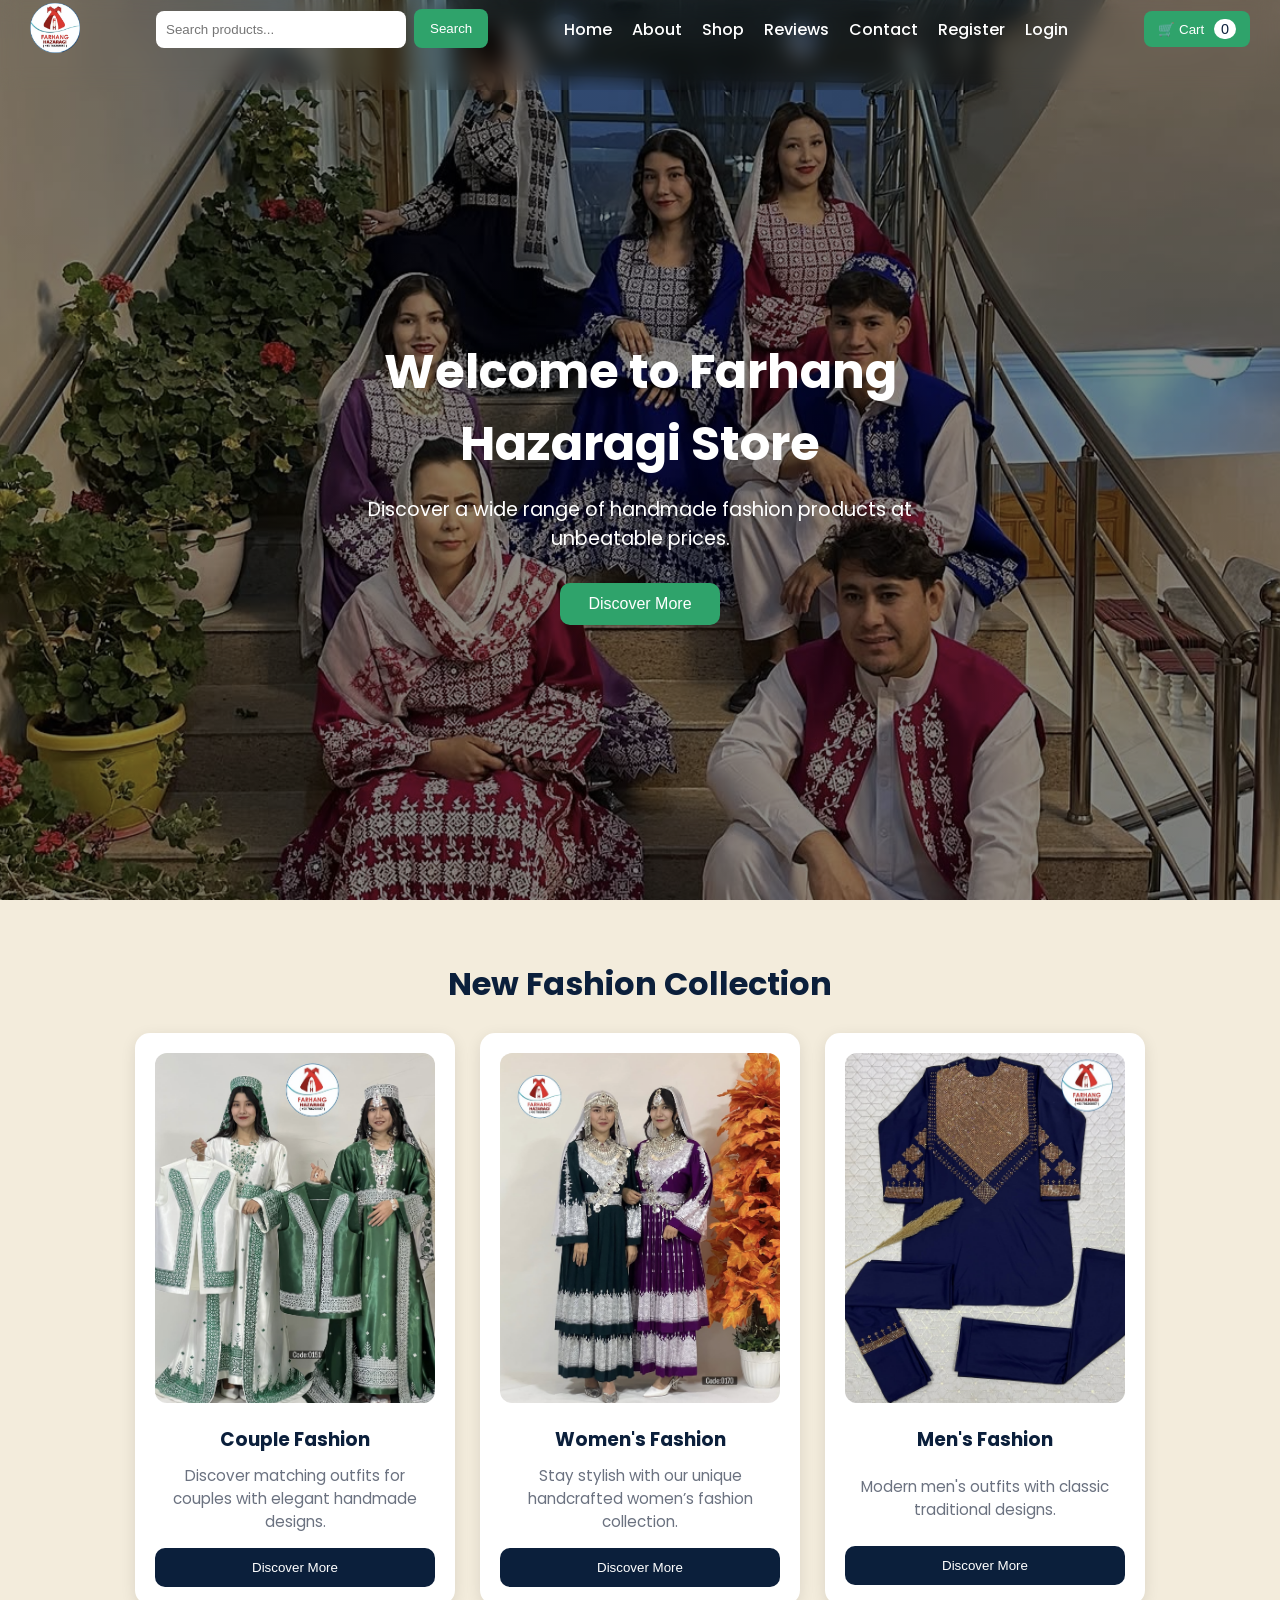
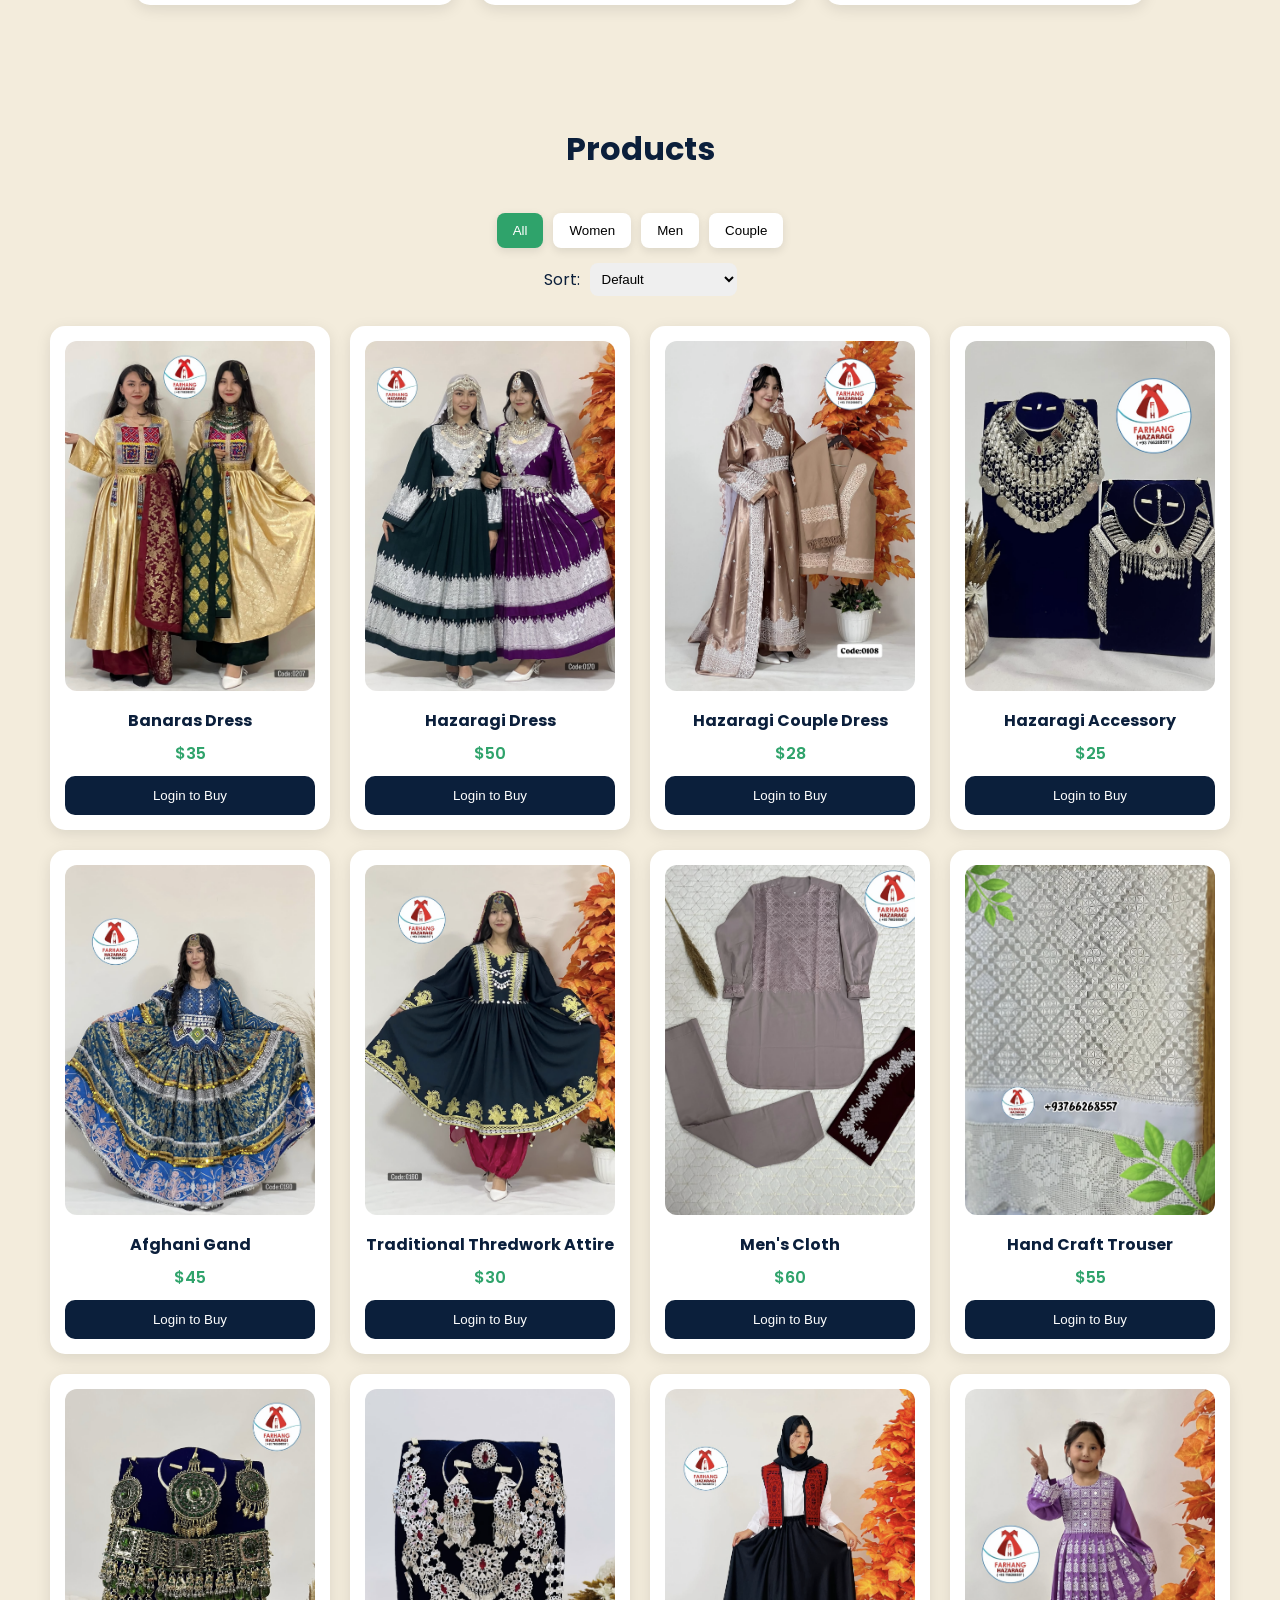
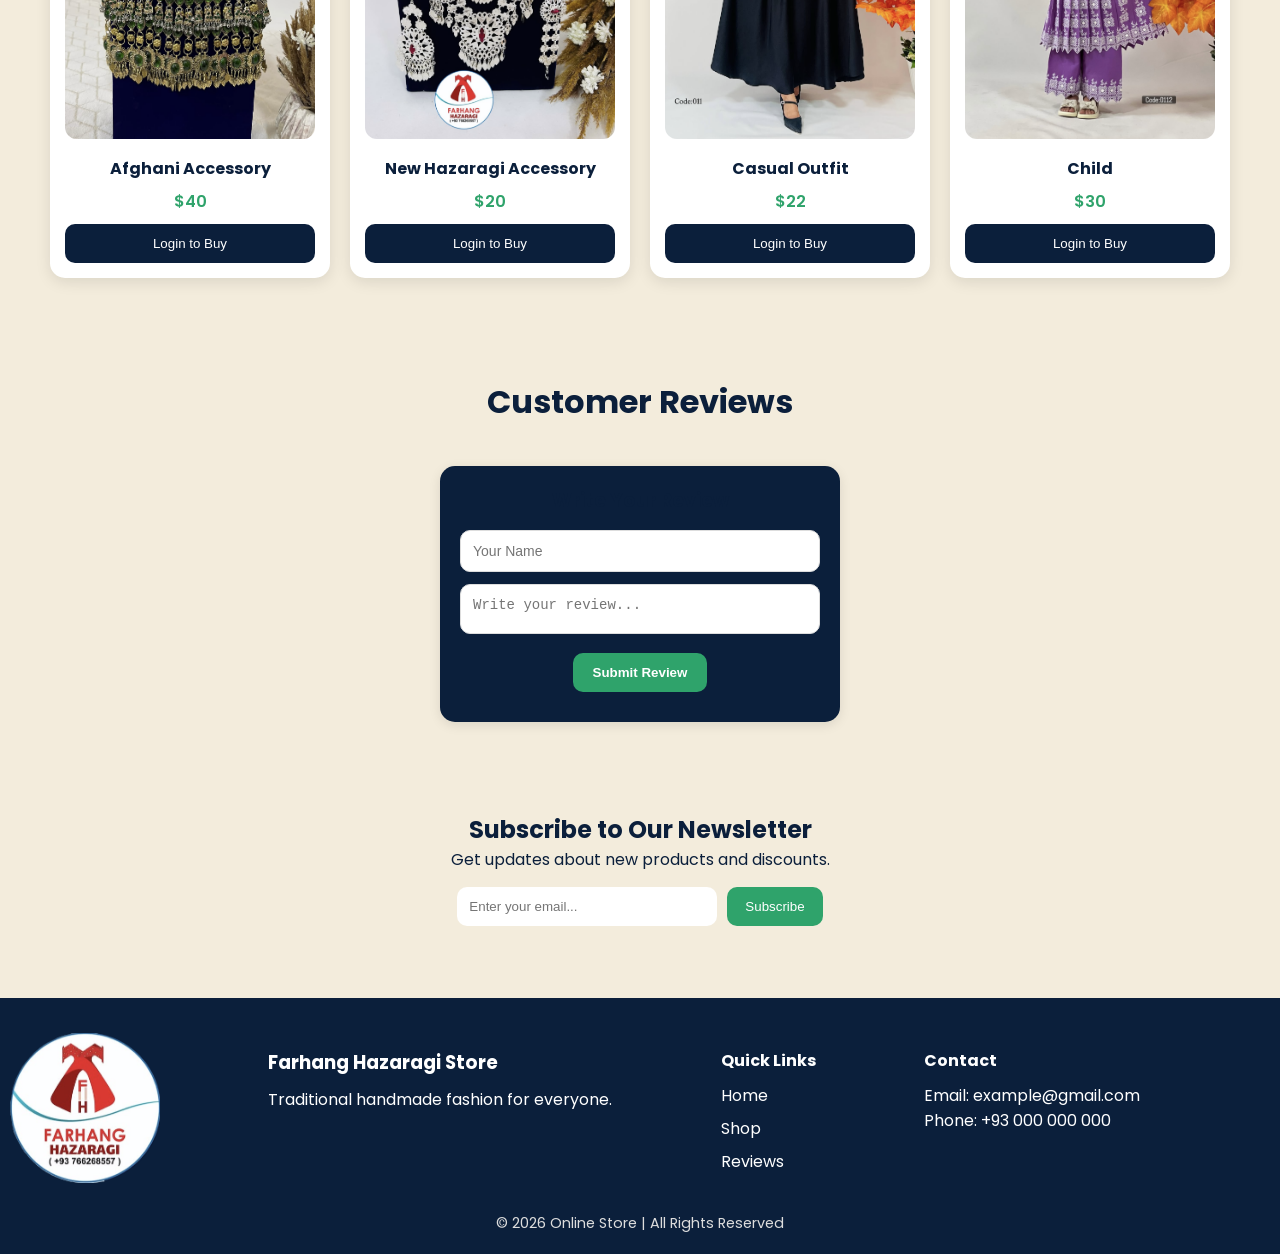
==== index.html @ a7bd3a8f "init commit" ====
<!DOCTYPE html>
<html lang="en">
<head>
  <meta charset="UTF-8" />
  <meta name="viewport" content="width=device-width, initial-scale=1.0" />
  <meta name="description" content="Online Store - Fashion collection for women, men, and couples." />
  <title>Online Store</title>

  <link rel="stylesheet" href="style.css" />
  <link rel="preconnect" href="https://fonts.googleapis.com">
  <link rel="preconnect" href="https://fonts.gstatic.com" crossorigin>
  <link href="https://fonts.googleapis.com/css2?family=Poppins:wght@300;400;500;600&display=swap" rel="stylesheet">
</head>

<body>

  <!-- NAVBAR -->
  <header class="nav">
    <div class="nav-container">
      <div class="logo"> <img src="logo1.PNG" alt=""></div>

      <div class="search-box">
        <input class="search-input" type="text" id="searchInput" placeholder="Search products..." />
        <button class="search-btn" id="searchBtn">Search</button>
      </div>

      <nav class="nav-links" id="navLinks">
          <a href="#home">Home</a>
          <a href="#features">About</a>
          <a href="#products">Shop</a>
          <a href="#reviews">Reviews</a>
          <a href="#contact">Contact</a>

          <a href="register.html" id="registerLink">Register</a>
          <a href="login.html">Login</a>
          <a href="customer-dashboard.html" id="accountLink" style="display:none;">My Account</a>
          <a href="#" id="customerLogoutBtn" style="display:none;">Logout</a>
      </nav>

      <div class="nav-right">
        <button class="cart-btn" id="openCartBtn">
          🛒 Cart <span id="cartCount">0</span>
        </button>

        <button class="menu-btn" id="menuBtn">☰</button>
      </div>
    </div>
  </header>

  <!-- HERO -->
  <section class="hero" id="home">
    <div class="hero-content">
      <h1>Welcome to Farhang Hazaragi Store</h1>
      <p>Discover a wide range of handmade fashion products at unbeatable prices.</p>
      <button class="main-btn" onclick="document.getElementById('products').scrollIntoView({behavior:'smooth'})">
        Discover More
      </button>
    </div>
  </section>

  <!-- FEATURES -->
  <section class="features" id="features">
    <h2 class="section-title">New Fashion Collection</h2>

    <div class="feature-container">

      <div class="feature-card">
        <img src="IMG_1190.PNG" alt="Couple Fashion" />
        <div class="couple-fashion">
          <h3>Couple Fashion</h3>
          <p>Discover matching outfits for couples with elegant handmade designs.</p>
          <button class="secondary-btn" onclick="openCategory('couple')">Discover More</button>
        </div>
      </div>

      <div class="feature-card">
        <img src="IMG_1132.PNG" alt="Women's Fashion" />
        <div class="couple-fashion">
          <h3>Women's Fashion</h3>
          <p>Stay stylish with our unique handcrafted women’s fashion collection.</p>
          <button class="secondary-btn" onclick="openCategory('women')">Discover More</button>
        </div>
      </div>

      <div class="feature-card">
        <img src="IMG_1176.PNG" alt="Men's Fashion" />
        <div class="couple-fashion">
          <h3>Men's Fashion</h3>
          <p>Modern men's outfits with classic traditional designs.</p>
          <button class="secondary-btn" onclick="openCategory('men')">Discover More</button>
        </div>
      </div>

    </div>
  </section>

  <!-- PRODUCTS -->
  <section class="products" id="products">
    <div class="products-top">
      <h2 class="section-title">Products</h2>

      <div class="filters">
        <button class="filter-btn active" data-filter="all">All</button>
        <button class="filter-btn" data-filter="women">Women</button>
        <button class="filter-btn" data-filter="men">Men</button>
        <button class="filter-btn" data-filter="couple">Couple</button>
      </div>

      <div class="sort-box">
        <label for="sortSelect">Sort:</label>
        <select id="sortSelect">
          <option value="default">Default</option>
          <option value="low-high">Price: Low → High</option>
          <option value="high-low">Price: High → Low</option>
        </select>
      </div>
    </div>

    <div class="product-container" id="productContainer">
      <!-- PRODUCTS ARE GENERATED BY JS -->
   </div>
  </section>

<!-- REVIEWS -->
<section class="reviews" id="reviews">
  <h2 class="section-title">Customer Reviews</h2>

  <div class="review-container" id="reviewContainer">
    <!-- Reviews will load here by JS -->
  </div>

  <!-- WRITE REVIEW FORM -->
  <div class="review-form">
    <h3>Write Your Review</h3>

    <input type="text" id="reviewName" placeholder="Your Name" />
    <textarea id="reviewText" placeholder="Write your review..."></textarea>

    <button id="submitReviewBtn">Submit Review</button>
    <p id="reviewMsg"></p>
  </div>
</section>

  <!-- NEWSLETTER -->
  <section class="newsletter">
    <h2>Subscribe to Our Newsletter</h2>
    <p>Get updates about new products and discounts.</p>

    <div class="newsletter-box">
      <input type="email" id="newsletterEmail" placeholder="Enter your email..." />
      <button id="subscribeBtn">Subscribe</button>
    </div>

    <p class="newsletter-msg" id="newsletterMsg"></p>
  </section>

  <!-- FOOTER -->
  <footer class="footer" id="contact">
    <div class="footer-container">
      <img src="logo1.PNG" alt="">
      <div>
        <h3>Farhang Hazaragi Store</h3>
        <p>Traditional handmade fashion for everyone.</p>
      </div>

      <div>
        <h4>Quick Links</h4>
        <a href="#home">Home</a>
        <a href="#products">Shop</a>
        <a href="#reviews">Reviews</a>
      </div>

      <div>
        <h4>Contact</h4>
        <p>Email: example@gmail.com</p>
        <p>Phone: +93 000 000 000</p>
      </div>
    </div>

    <p class="copyright">© 2026 Online Store | All Rights Reserved</p>
  </footer>

  <!-- CART SIDEBAR -->
  <div class="cart-overlay" id="cartOverlay"></div>

  <div class="cart-sidebar" id="cartSidebar">
    <div class="cart-header">
      <h3>Your Cart</h3>
      <button class="close-cart" id="closeCartBtn">✖</button>
    </div>

    <div class="cart-items" id="cartItems"></div>

    <div class="cart-footer">
      <p>Total: <span id="cartTotal">$0</span></p>

      <div class="cart-actions">
        <button class="clear-btn" id="clearCartBtn">Clear</button>
        <button class="checkout-btn" id="checkoutBtn">Checkout</button>
      </div>
    </div>
  </div>

  <!-- PRODUCT MODAL -->
  <div class="modal-overlay" id="modalOverlay"></div>

  <div class="product-modal" id="productModal">
    <button class="close-modal" id="closeModalBtn">✖</button>

    <img id="modalImage" src="" alt="Product Image" />
    <div id="dotsContainer" class="dots-container"></div>
    <h3 id="modalTitle"></h3>
    <p id="modalDesc"></p>
    <p class="modal-price" id="modalPrice"></p>

    <div class="modal-options">
      <label>Size:</label>
      <select id="sizeSelect">
        <option>S</option>
        <option>M</option>
        <option>L</option>
        <option>XL</option>
      </select>

      <label>Color:</label>
      <select id="colorSelect">
        <option>Black</option>
        <option>White</option>
        <option>Red</option>
        <option>Blue</option>
      </select>
    </div>

    <button class="main-btn" id="modalAddToCartBtn">Add to Cart</button>
  </div>

  <!-- CHECKOUT MODAL -->
  <div class="checkout-overlay" id="checkoutOverlay"></div>

  <div class="checkout-modal" id="checkoutModal">
    <button class="close-modal" id="closeCheckoutBtn">✖</button>

    <h2>Checkout</h2>

    <form id="checkoutForm">
      <input type="text" id="fullName" placeholder="Full Name" required />
      <input type="text" id="address" placeholder="Address" required />
      <input type="tel" id="phone" placeholder="Phone Number" required />

      <select id="paymentMethod" required>
        <option value="">Select Payment Method</option>
        <option value="cash">Cash on Delivery</option>
        <option value="card">Credit Card (Demo)</option>
      </select>

      <button class="checkout-btn" type="submit">Confirm Order</button>
    </form>

    <p class="success-msg" id="successMsg"></p>
  </div>

  <script src="index.js"></script>
</body>
</html>
---- style.css ----
:root {
  --ocean-blue: #1F6AE1;
  --deep-navy: #0B1F3B;
  --sand-beige: #F3ECDC;
  --soft-aqua: #6FD1C7;
  --sunset-coral: #FF6B5A;
  --palm-green: #2FA36B;
  --cloud-white: #FFFFFF;
  --slate-gray: #6B7280;
}

* {
  box-sizing: border-box;
  margin: 0;
  padding: 0;
}

body {
  font-family: "Poppins", sans-serif;
  background: var(--sand-beige);
  color: var(--deep-navy);
}

/* NAVBAR */
.nav {
  position: fixed;
  margin-top: 0%;
  width: 100%;
  height: 10%;
  z-index: 100;
 /* background: rgba(11, 31, 59, 0.9); */
  backdrop-filter: blur(10px); 
}

.nav-container {
  display: flex;
  justify-content: space-between;
  align-items: center;
  padding: 18px 30px;
}

.logo img {
  height: 50px;
  width: 50px;
  margin-top:-15px;

}

.search-box {
  display: flex;
  margin-top: -20px;
  gap: 8px;
}

.search-input {
  padding: 10px;
  width: 250px;
  border-radius: 8px;
  border: none;
  outline: none;
}

.search-btn {
  padding: 12px 16px;
  margin-top: -2px;
  border: none;
  border-radius: 8px;
  cursor: pointer;
  background: var(--palm-green);
  color: white;
  font-weight: 500;
}

.search-btn:hover {
  background: var(--ocean-blue);
}

.nav-links {
  display: flex;
  margin-top: -20px;
  gap: 20px;
}

.nav-links a {
  color: white;
  text-decoration: none;
  font-weight: 500;
}

.nav-links a:hover {
  color: var(--palm-green);
}

.nav-right {
  display: flex;
  gap: 12px;
  align-items: center;
}

.cart-btn {
  background: var(--palm-green);
  border: none;
  padding: 10px 14px;
  margin-top: -20px;
  border-radius: 8px;
  cursor: pointer;
  color: white;
  font-weight: 500;
}

.cart-btn:hover {
  background: var(--ocean-blue);
}

#cartCount {
  background: white;
  color: var(--deep-navy);
  padding: 2px 7px;
  border-radius: 50px;
  font-size: 0.9rem;
  margin-left: 6px;
}

.menu-btn {
  display: none;
  background: none;
  border: none;
  color: white;
  font-size: 1.7rem;
  cursor: pointer;
}

/* HERO */
.hero {
  height: 100vh;
  background-size: cover;
  background-position: center;
  background-repeat: no-repeat; ;
     background: linear-gradient(rgba(0,0,0,0.45), rgba(0,0,0,0.45)),
              url("IMG_491.PNG") center/cover no-repeat;
  display: flex;
  justify-content: center;
  align-items: center;
  padding-top: 70px;
  transition: background-image 1s ease-in-out;
}

.hero-content {
  text-align: center;
  color: white;
  max-width: 700px;
  padding: 20px;
}

.hero-content h1 {
  font-size: 3rem;
  margin-bottom: 15px;
}

.hero-content p {
  font-size: 1.2rem;
  margin-bottom: 20px;
}

/* BUTTONS */
.main-btn {
  padding: 12px 28px;
  margin: 10px;
  border: none;
  border-radius: 10px;
  cursor: pointer;
  background: var(--palm-green);
  color: white;
  font-size: 1rem;
  font-weight: 500;
}

.main-btn:hover {
  background: var(--ocean-blue);
}

.secondary-btn {
  width: 100%;
  padding: 12px;
  border: none;
  border-radius: 10px;
  cursor: pointer;
  background: var(--deep-navy);
  color: white;
  font-weight: 500;
}

.secondary-btn:hover {
  background: var(--palm-green);
}

/* SECTION TITLE */
.section-title {
  text-align: center;
  font-size: 2rem;
  margin-bottom: 25px;
  color: var(--deep-navy);
}

/* FEATURES */
.features {
  padding: 60px 20px;
}

.feature-container {
  display: flex;
  justify-content: center;
  gap: 25px;
  flex-wrap: wrap;
}

.feature-card {
  background: white;
  border-radius: 15px;
  padding: 20px;
  width: 320px;
  text-align: center;
  box-shadow: 0 4px 15px rgba(0,0,0,0.1);
  transition: 0.3s;
}
.couple-fashion{
  height: 160px;
  display: flex;
  flex-direction: column; 
  justify-content: space-between;
}
.feature-card:hover {
  transform: translateY(-6px);
}

.feature-card img {
  width: 100%;
  height: 350px;
  object-fit: cover;
  border-radius: 12px;
  margin-bottom: 15px;
}

.feature-card h3 {
  margin-bottom: 10px;
}

.feature-card p {
  margin-bottom: 15px;
  font-size: 0.95rem;
  color: var(--slate-gray);
}

/* PRODUCTS */
.products {
  padding: 60px 20px;
}

.products-top {
  display: flex;
  flex-direction: column;
  align-items: center;
  gap: 15px;
  margin-bottom: 20px;
}

.filters {
  display: flex;
  gap: 10px;
  flex-wrap: wrap;
  justify-content: center;
}

.filter-btn {
  padding: 10px 16px;
  border: none;
  border-radius: 8px;
  cursor: pointer;
  background: white;
  font-weight: 500;
  box-shadow: 0 3px 10px rgba(0,0,0,0.1);
}

.filter-btn.active {
  background: var(--palm-green);
  color: white;
}

.sort-box {
  display: flex;
  gap: 10px;
  align-items: center;
}

.sort-box select {
  padding: 8px;
  border-radius: 8px;
  border: none;
  outline: none;
}

/* PRODUCT CARDS */
.product-container {
  display: flex;
  flex-wrap: wrap;
  justify-content: center;
  gap: 20px;
  padding: 10px;
  top:0%
}

.product-card {
  background: white;
  border-radius: 15px;
  width: 280px;
  padding: 15px;
  text-align: center;
  box-shadow: 0 4px 15px rgba(0,0,0,0.1);
  transition: 0.3s;
}

.product-card:hover {
  transform: translateY(-6px);
}

.product-card img {
  width: 100%;
  height: 350px;
  object-fit: cover;
  border-radius: 12px;
  cursor: pointer;
}

.product-card h4 {
  margin-top: 10px;
  margin-bottom: 8px;
  color: var(--deep-navy);
}

.price {
  font-weight: 600;
  color: var(--palm-green);
  margin-bottom: 10px;
}

.buy-btn {
  width: 100%;
  padding: 12px;
  border: none;
  border-radius: 10px;
  cursor: pointer;
  background: var(--deep-navy);
  color: white;
  font-weight: 500;
}

.buy-btn:hover {
  background: var(--palm-green);
}

/* REVIEWS  */
.reviews {
  padding: 30px 15px;
  background: var(--sand-beige);
}

.review-container {
  display: flex;
  justify-content: center;
  gap: 20px;
  flex-wrap: wrap;
}

.review-card {
  width: 150px;
  padding: 20px;
  border-radius: 12px;
  background: var(--sand-beige);
  box-shadow: 0 3px 12px rgba(0,0,0,0.08);
}

.review-card p {
  margin-bottom: 10px;
  color: var(--slate-gray);
}
.review-form {
  margin-top: 15px;
  background: var(--deep-navy);
  padding: 20px;
  border-radius: 15px;
  max-width: 400px;
  margin-left: auto;
  margin-right: auto;
  box-shadow: 0 3px 12px rgba(0,0,0,0.1);
  text-align: center;
}

.review-form h3 {
  margin-bottom: 15px;
  color: #0b1f3b;
}

.review-form input,
.review-form textarea {
  width: 100%;
  padding: 12px;
  margin-bottom: 12px;
  border-radius: 10px;
  border: 1px solid #ddd;
  outline: none;
  font-size: 14px;
}

.review-form textarea {
  height: 50px;
  resize: none;
}

.review-form button {
  padding: 12px 20px;
  border: none;
  border-radius: 10px;
  background: #2fa36b;
  color: white;
  font-weight: bold;
  cursor: pointer;
}

.review-form button:hover {
  background: #1f6ae1;
}

#reviewMsg {
  margin-top: 10px;
  font-weight: bold;
}
/* NEWSLETTER */
.newsletter {
  padding: 60px 20px;
  text-align: center;
}

.newsletter-box {
  display: flex;
  justify-content: center;
  gap: 10px;
  margin-top: 15px;
  flex-wrap: wrap;
}

.newsletter-box input {
  padding: 12px;
  width: 260px;
  border-radius: 10px;
  border: none;
  outline: none;
}

.newsletter-box button {
  padding: 12px 18px;
  border: none;
  border-radius: 10px;
  background: var(--palm-green);
  color: white;
  cursor: pointer;
  font-weight: 500;
}

.newsletter-box button:hover {
  background: var(--ocean-blue);
}

.newsletter-msg {
  margin-top: 12px;
  font-weight: 500;
  color: var(--palm-green);
}

/* FOOTER */
.footer {
  background: var(--deep-navy);
  color: white;
  padding: 50px 20px 20px;
}

.footer-container {
  display: flex;
  justify-content: space-between;
  flex-wrap: wrap;
  gap: -10px;
  max-width: 1000px;
  margin: auto;
}

.footer-container img{
  position:relative;
  margin-left: -130px;
  margin-top: -200px;
  height: 150px;
  width: 150px;
  margin-top:-15px;
}
.footer-container h3,
.footer-container h4 {
  margin-bottom: 10px;
}

.footer-container a {
  display: block;
  margin-bottom: 8px;
  text-decoration: none;
  color: white;
}

.footer-container a:hover {
  color: var(--palm-green);
}

.copyright {
  text-align: center;
  margin-top: 30px;
  font-size: 0.9rem;
  color: #ddd;
}

/* CART SIDEBAR */
.cart-overlay {
  position: fixed;
  top: 0;
  left: 0;
  width: 100%;
  height: 100%;
  background: rgba(0,0,0,0.5);
  display: none;
  z-index: 200;
}

.cart-sidebar {
  position: fixed;
  right: -400px;
  top: 0;
  width: 350px;
  height: 100%;
  background: white;
  z-index: 250;
  transition: 0.3s;
  display: flex;
  flex-direction: column;
}

.cart-sidebar.active {
  right: 0;
}

.cart-overlay.active {
  display: block;
}

.cart-header {
  display: flex;
  justify-content: space-between;
  padding: 15px;
  background: var(--deep-navy);
  color: white;
}

.close-cart {
  border: none;
  background: none;
  color: white;
  font-size: 1.2rem;
  cursor: pointer;
}

.cart-items {
  padding: 15px;
  flex: 1;
  overflow-y: auto;
}

.cart-item {
  display: flex;
  justify-content: space-between;
  align-items: center;
  margin-bottom: 15px;
  border-bottom: 1px solid #ddd;
  padding-bottom: 10px;
}

.cart-item h4 {
  font-size: 0.9rem;
}

.cart-controls {
  display: flex;
  gap: 8px;
  align-items: center;
}

.cart-controls button {
  padding: 5px 10px;
  border: none;
  border-radius: 6px;
  cursor: pointer;
  background: var(--palm-green);
  color: white;
}

.cart-controls button:hover {
  background: var(--ocean-blue);
}

.remove-btn {
  background: var(--sunset-coral) !important;
}

.cart-footer {
  padding: 15px;
  border-top: 1px solid #ddd;
}

.cart-actions {
  display: flex;
  justify-content: space-between;
  gap: 10px;
  margin-top: 12px;
}

.clear-btn {
  flex: 1;
  padding: 10px;
  border: none;
  border-radius: 10px;
  cursor: pointer;
  background: var(--sunset-coral);
  color: white;
}

.checkout-btn {
  flex: 1;
  padding: 10px;
  border: none;
  border-radius: 10px;
  cursor: pointer;
  background: var(--palm-green);
  color: white;
}

.checkout-btn:hover {
  background: var(--ocean-blue);
}

/* MODAL */
.modal-overlay {
  position: fixed;
  top: 0;
  left: 0;
  width: 100%;
  height: 100%;
  background: rgba(0,0,0,0.5);
  display: none;
  z-index: 300;
}
.checkout-overlay {
  position: fixed;
  top: 0;
  left: 0;
  width: 100%;
  height: 100%;
  background: rgba(0,0,0,0.6);
  display: none;
  z-index: 300;
}

.product-modal,
.checkout-modal {
  position: fixed;
  top: 50%;
  left: 50%;
  transform: translate(-50%, -50%);
  background: white;
  width: 400px;
  height: 600px;
  max-width: 90%;
  padding: 10px;
  border-radius: 15px;
  display: none;
  z-index: 350;
  text-align: center;
}

.product-modal img {
  width: 100%;
  height: 350px;
  object-fit: contain;
  border-radius: 12px;
  margin-bottom: 15px;
}


#dotsContainer {
  display: flex;
  justify-content: center;
  gap: 6px;
  margin-top: 0px;
}

.dot {
  width: 8px;
  height: 8px;
  border-radius: 50%;
  background: #bbb;
  cursor: pointer;
  transition: 0.3s;
}

.dot.active {
  background: #2FA36B;
  transform: scale(1.3);
}

.modal-price {
  font-weight: 600;
  margin: 2px 0;
  color: var(--palm-green);
}

.modal-options {
  display: flex;
  justify-content: space-between;
  gap: 10px;
  margin: 5px 0;
}

.modal-options select {
  padding: 8px;
  border-radius: 8px;
  border: 1px solid #ddd;
  width: 100%;
}

.close-modal {
  position: absolute;
  right: 15px;
  top: 15px;
  border: none;
  background: none;
  cursor: pointer;
  font-size: 1.2rem;
}

.checkout-modal form {
  display: flex;
  flex-direction: column;
  gap: 10px;
  margin-top: 15px;
}

.checkout-modal input,
.checkout-modal select {
  padding: 12px;
  border-radius: 10px;
  border: 1px solid #ddd;
}

.success-msg {
  margin-top: 15px;
  color: var(--palm-green);
  font-weight: 600;
}

@media (max-width: 768px) {
  /* NAVBAR */
  .nav-container {
    flex-direction: column;
    gap: 15px;
    padding: 15px 20px;
  }

  .nav-links {
    flex-wrap: wrap;
    justify-content: center;
    gap: 15px;
  }

  .search-box {
    width: 100%;
    flex-direction: column;
    gap: 8px;
  }

  .search-input {
    width: 100%;
  }

  /* HERO */
  .hero {
    height: auto;
    padding: 40px 20px;
    text-align: center;
  }

  .hero-content h2 {
    font-size: 2rem;
  }

  .hero-content p {
    font-size: 1rem;
  }

  .discover {
    width: 80%;
    margin: 0 auto;
  }

  /* FEATURES */
  .feature-container {
    flex-direction: column;
    gap: 20px;
  }

  .feature-card {
    width: 90%;
    margin: 0 auto;
    height: auto;
  }

  .feature-card img {
    width: 100%;
    height: auto;
  }

  /* PRODUCTS */
  .product-container {
    flex-direction: column;
    align-items: center;
  }

  .product-card {
    width: 90%;
    max-width: 320px;
    margin-bottom: 20px;
    height: auto;
  }

  .product-card img {
    width: 100%;
    height: auto;
  }

  .product-card button,
  .discover-btn {
    width: 100%;
  }

  /* SEARCH RESULTS */
  .search-results {
    top: 45px;
    width: 100%;
  }

  /* FOOTER */
  footer {
    text-align: center;
    padding: 20px 10px;
  }
}

/* SMALL PHONES */
@media (max-width: 480px) {
  .hero-content h2 {
    font-size: 1.5rem;
  }

  .hero-content p {
    font-size: 0.9rem;
  }

  .nav-links a {
    font-size: 0.9rem;
  }

  .cart {
    font-size: 0.9rem;
  }

  .feature-card {
    padding: 10px;
  }

  .product-card h4 {
    font-size: 1rem;
  }

  .product-card .price {
    font-size: 0.9rem;
  }
}

/* ============================
   PRODUCT IMAGE DOTS (NEW)
============================ */

.img-box {
  position: relative;
}

.card-dots {
  position: absolute;
  bottom: 8px;
  left: 50%;
  transform: translateX(-50%);
  display: flex;
  gap: 5px;
}

.card-dot {
  width: 7px;
  height: 7px;
  border-radius: 50%;
  background: rgba(255,255,255,0.6);
  cursor: pointer;
  transition: 0.3s;
}

.card-dot.active {
  background: var(--palm-green);
  transform: scale(1.3);
}

/* OPTIONAL hover effect */
.card-dot:hover {
  transform: scale(1.4);
}

/* ============================
   SECTION DOTS (FEATURE + PRODUCTS)
============================ */
.section-dots {
  display: flex;
  justify-content: center;
  gap: 6px;
  margin-top: 15px;
}

.section-dot {
  width: 8px;
  height: 8px;
  border-radius: 50%;
  background: #bbb;
  transition: 0.3s;
}

.section-dot.active {
  background: var(--palm-green);
  transform: scale(1.3);
}

/* ============================
   PRODUCT EXTRA INFO
============================ */
.product-info {
  display: flex;
  justify-content: space-between;
  font-size: 12px;
  color: var(--slate-gray);
  margin: 6px 0 10px;
}
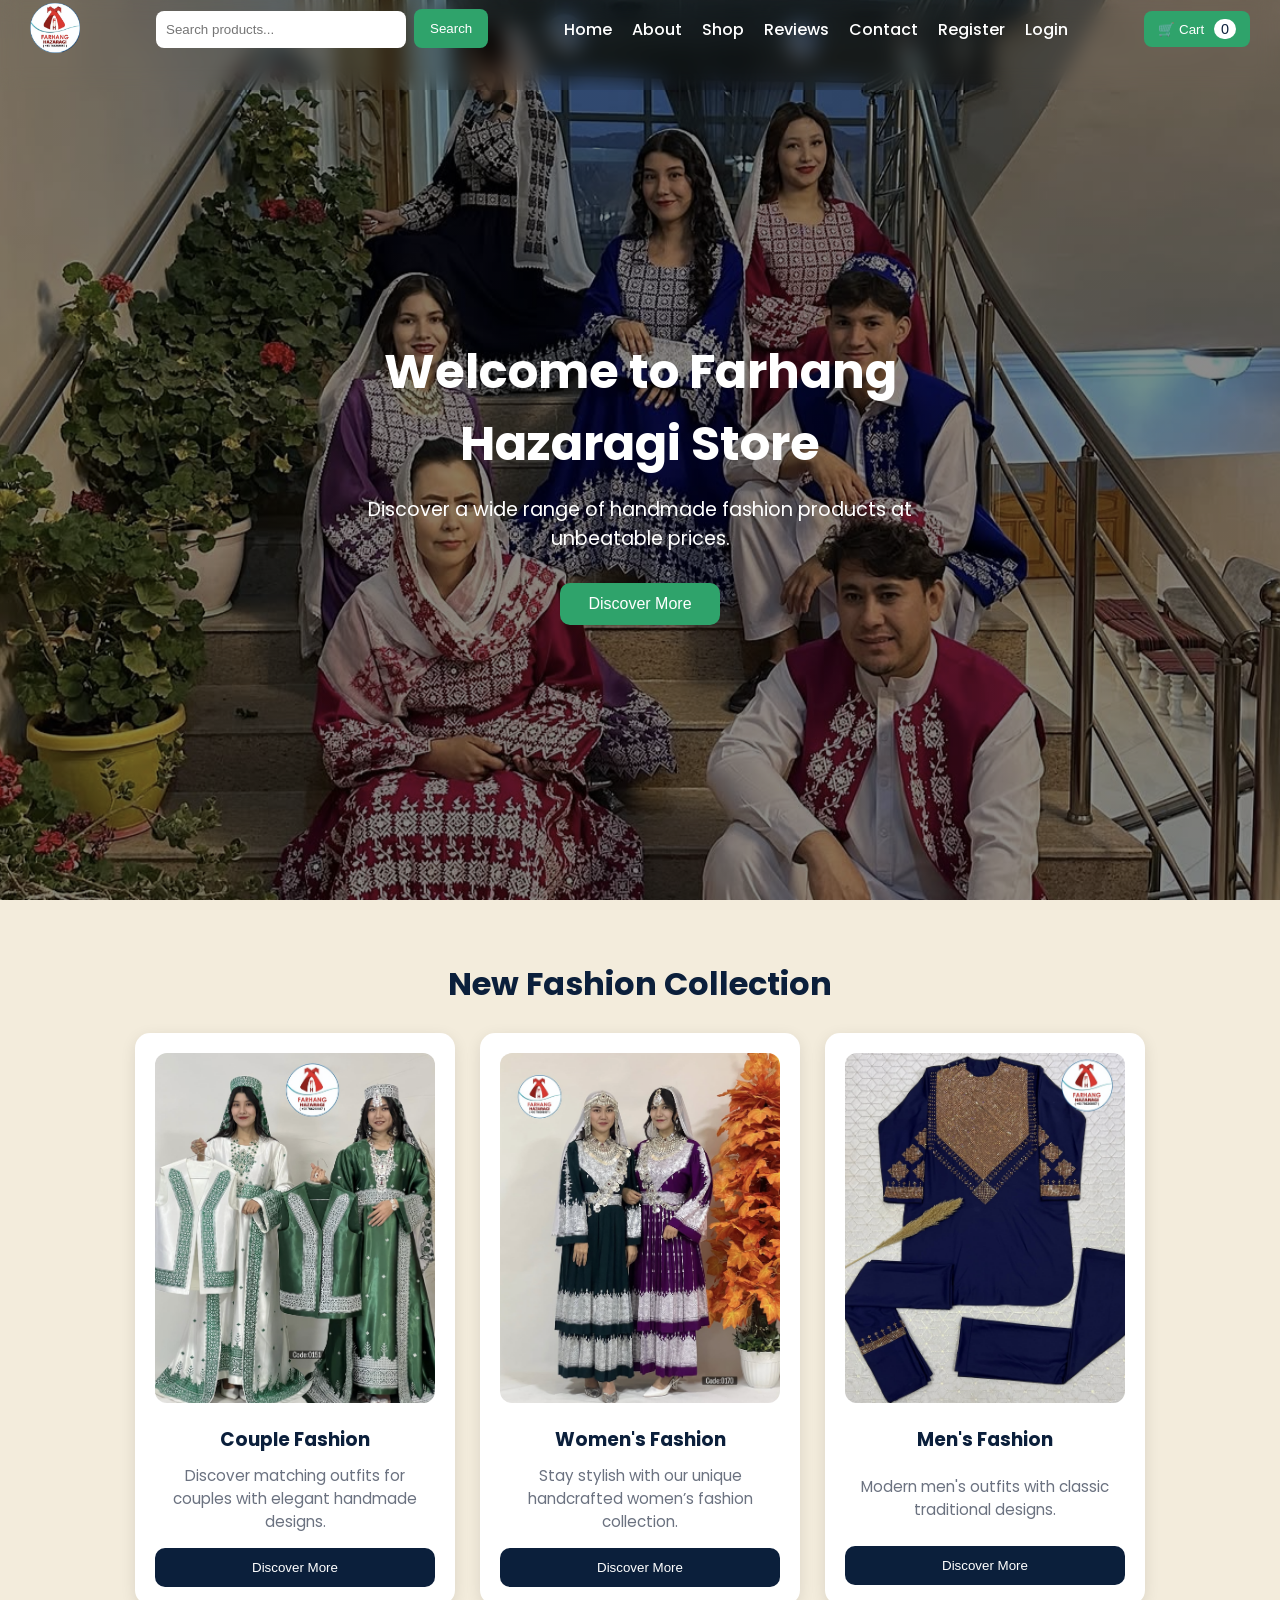
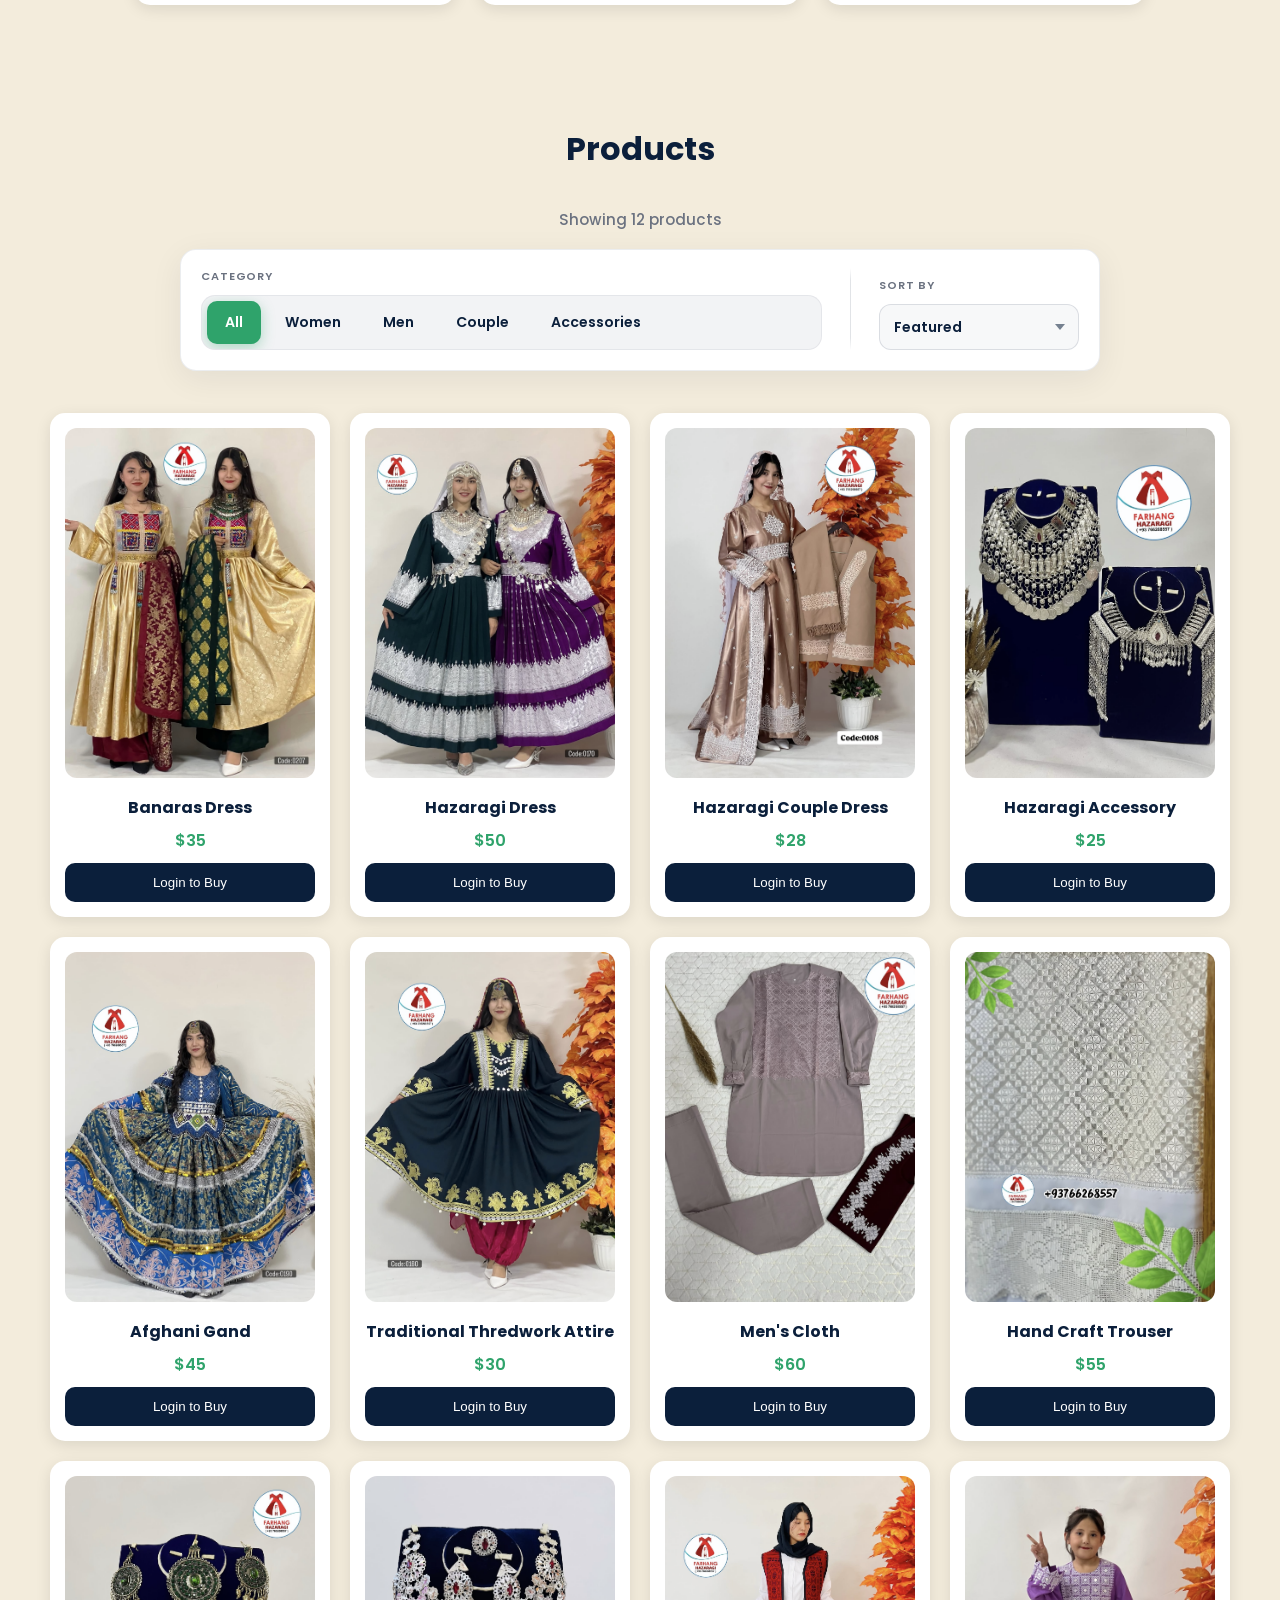
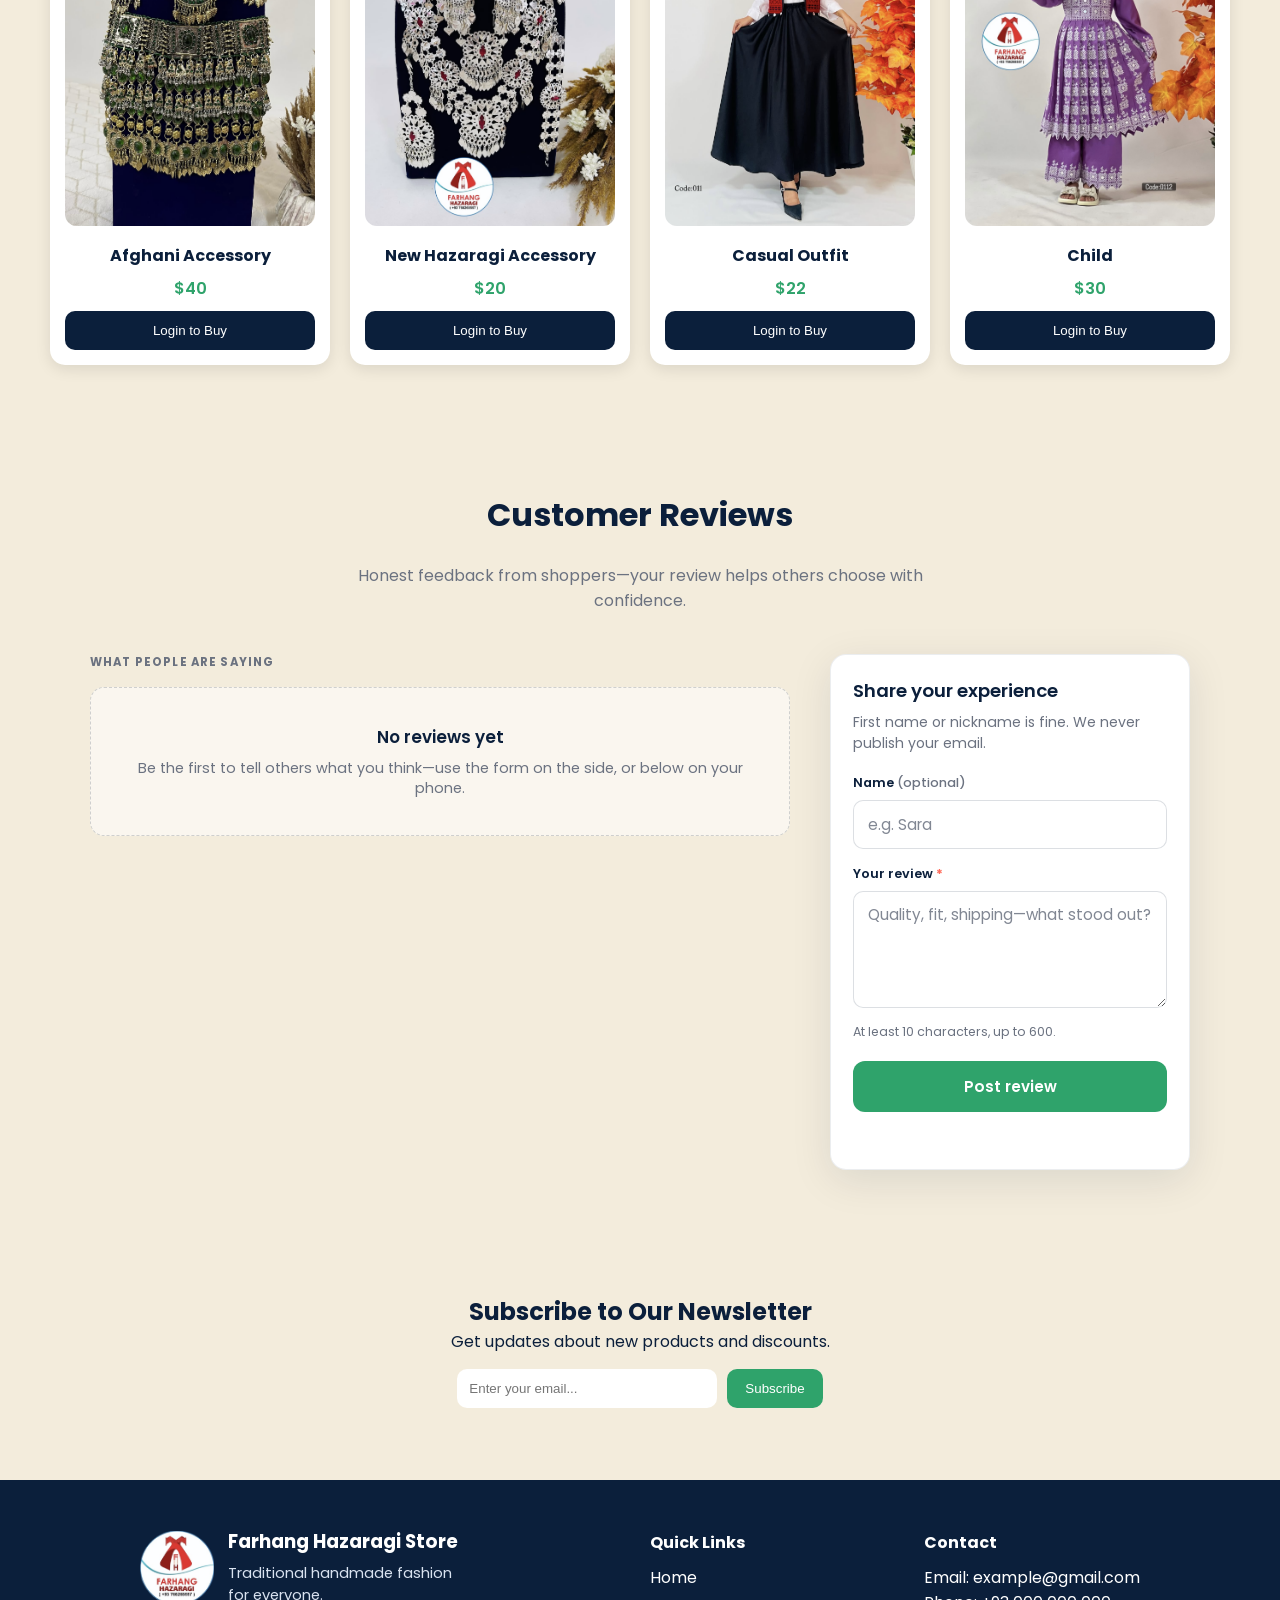
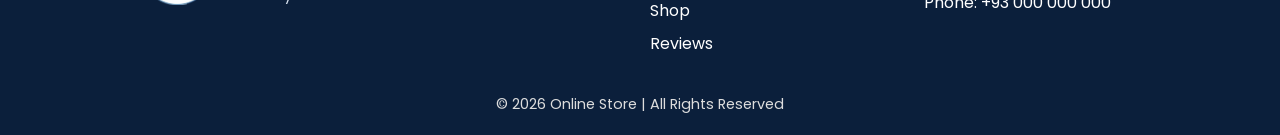
==== commit 5bd42086: "enhancement UI and UX desgin of the application" ====
--- a/index.html
+++ b/index.html
@@ -98,21 +98,46 @@
   <section class="products" id="products">
     <div class="products-top">
       <h2 class="section-title">Products</h2>
-
-      <div class="filters">
-        <button class="filter-btn active" data-filter="all">All</button>
-        <button class="filter-btn" data-filter="women">Women</button>
-        <button class="filter-btn" data-filter="men">Men</button>
-        <button class="filter-btn" data-filter="couple">Couple</button>
-      </div>
-
-      <div class="sort-box">
-        <label for="sortSelect">Sort:</label>
-        <select id="sortSelect">
-          <option value="default">Default</option>
-          <option value="low-high">Price: Low → High</option>
-          <option value="high-low">Price: High → Low</option>
-        </select>
+      <p class="products-subtitle" id="productCountLabel" aria-live="polite"></p>
+
+      <div class="product-toolbar" aria-label="Filter and sort products">
+        <div class="toolbar-block toolbar-block--filters">
+          <span class="toolbar-heading" id="categoryFilterLabel">Category</span>
+          <div
+            class="filter-segment"
+            role="group"
+            aria-labelledby="categoryFilterLabel"
+          >
+            <button type="button" class="filter-btn active" data-filter="all">
+              All
+            </button>
+            <button type="button" class="filter-btn" data-filter="women">
+              Women
+            </button>
+            <button type="button" class="filter-btn" data-filter="men">
+              Men
+            </button>
+            <button type="button" class="filter-btn" data-filter="couple">
+              Couple
+            </button>
+            <button type="button" class="filter-btn" data-filter="accessory">
+              Accessories
+            </button>
+          </div>
+        </div>
+
+        <div class="toolbar-divider" aria-hidden="true"></div>
+
+        <div class="toolbar-block toolbar-block--sort">
+          <label class="toolbar-heading" for="sortSelect">Sort by</label>
+          <div class="sort-field">
+            <select id="sortSelect" class="sort-select" aria-label="Sort products by price">
+              <option value="default">Featured</option>
+              <option value="low-high">Price: Low to high</option>
+              <option value="high-low">Price: High to low</option>
+            </select>
+          </div>
+        </div>
       </div>
     </div>
 
@@ -122,22 +147,66 @@
   </section>
 
 <!-- REVIEWS -->
-<section class="reviews" id="reviews">
-  <h2 class="section-title">Customer Reviews</h2>
-
-  <div class="review-container" id="reviewContainer">
-    <!-- Reviews will load here by JS -->
-  </div>
-
-  <!-- WRITE REVIEW FORM -->
-  <div class="review-form">
-    <h3>Write Your Review</h3>
-
-    <input type="text" id="reviewName" placeholder="Your Name" />
-    <textarea id="reviewText" placeholder="Write your review..."></textarea>
-
-    <button id="submitReviewBtn">Submit Review</button>
-    <p id="reviewMsg"></p>
+<section class="reviews" id="reviews" aria-labelledby="reviewsHeading">
+  <div class="reviews-inner">
+    <header class="reviews-header">
+      <h2 class="section-title" id="reviewsHeading">Customer Reviews</h2>
+      <p class="reviews-lead">
+        Honest feedback from shoppers—your review helps others choose with confidence.
+      </p>
+    </header>
+
+    <div class="reviews-layout">
+      <div class="reviews-list-panel">
+        <h3 class="reviews-panel-title" id="reviewsListHeading">What people are saying</h3>
+        <div
+          class="review-container"
+          id="reviewContainer"
+          aria-labelledby="reviewsListHeading"
+        ></div>
+      </div>
+
+      <aside class="reviews-form-panel" aria-label="Submit a review">
+        <form class="review-form" id="reviewForm" novalidate>
+          <h3 class="review-form-title">Share your experience</h3>
+          <p class="review-form-lead">
+            First name or nickname is fine. We never publish your email.
+          </p>
+
+          <div class="review-field">
+            <label for="reviewName">Name <span class="label-optional">(optional)</span></label>
+            <input
+              type="text"
+              id="reviewName"
+              name="reviewer-name"
+              autocomplete="nickname"
+              maxlength="80"
+              placeholder="e.g. Sara"
+            />
+          </div>
+
+          <div class="review-field">
+            <label for="reviewText">Your review <abbr class="req-mark" title="required">*</abbr></label>
+            <textarea
+              id="reviewText"
+              name="review"
+              rows="4"
+              maxlength="600"
+              placeholder="Quality, fit, shipping—what stood out?"
+              aria-describedby="reviewTextHint"
+            ></textarea>
+            <p class="review-field-hint" id="reviewTextHint">
+              At least 10 characters, up to 600.
+            </p>
+          </div>
+
+          <button type="submit" class="review-submit-btn" id="submitReviewBtn">
+            Post review
+          </button>
+          <p id="reviewMsg" class="review-msg" role="status" aria-live="polite"></p>
+        </form>
+      </aside>
+    </div>
   </div>
 </section>
 
@@ -157,10 +226,12 @@
   <!-- FOOTER -->
   <footer class="footer" id="contact">
     <div class="footer-container">
-      <img src="logo1.PNG" alt="">
-      <div>
+      <div class="footer-brand">
+        <img src="logo1.PNG" alt="Farhang Hazaragi Store logo">
+        <div class="footer-brand-text">
         <h3>Farhang Hazaragi Store</h3>
         <p>Traditional handmade fashion for everyone.</p>
+        </div>
       </div>
 
       <div>
@@ -237,28 +308,45 @@
   <!-- CHECKOUT MODAL -->
   <div class="checkout-overlay" id="checkoutOverlay"></div>
 
-  <div class="checkout-modal" id="checkoutModal">
-    <button class="close-modal" id="closeCheckoutBtn">✖</button>
-
-    <h2>Checkout</h2>
-
-    <form id="checkoutForm">
-      <input type="text" id="fullName" placeholder="Full Name" required />
-      <input type="text" id="address" placeholder="Address" required />
-      <input type="tel" id="phone" placeholder="Phone Number" required />
-
-      <select id="paymentMethod" required>
-        <option value="">Select Payment Method</option>
-        <option value="cash">Cash on Delivery</option>
-        <option value="card">Credit Card (Demo)</option>
-      </select>
-
-      <button class="checkout-btn" type="submit">Confirm Order</button>
+  <div class="checkout-modal" id="checkoutModal" role="dialog" aria-labelledby="checkoutHeading" aria-modal="true">
+    <button class="close-modal" id="closeCheckoutBtn" aria-label="Close checkout">✖</button>
+
+    <h2 id="checkoutHeading">Checkout</h2>
+    <p class="checkout-lead">Complete your delivery details to place the order.</p>
+
+    <form id="checkoutForm" novalidate>
+      <div class="checkout-field">
+        <label for="fullName">Full Name</label>
+        <input type="text" id="fullName" placeholder="e.g. Ali Hussain" autocomplete="name" required />
+      </div>
+
+      <div class="checkout-field">
+        <label for="address">Delivery Address</label>
+        <input type="text" id="address" placeholder="Street, city, area" autocomplete="street-address" required />
+      </div>
+
+      <div class="checkout-field">
+        <label for="phone">Phone Number</label>
+        <input type="tel" id="phone" placeholder="07XXXXXXXX" inputmode="tel" autocomplete="tel" required />
+      </div>
+
+      <div class="checkout-field">
+        <label for="paymentMethod">Payment Method</label>
+        <select id="paymentMethod" required>
+          <option value="">Select Payment Method</option>
+          <option value="cash">Cash on Delivery</option>
+          <option value="card">Credit Card (Demo)</option>
+        </select>
+      </div>
+
+      <button class="checkout-btn checkout-submit-btn" type="submit">Place Order</button>
+      <p class="checkout-msg" id="checkoutMsg" role="status" aria-live="polite"></p>
     </form>
 
     <p class="success-msg" id="successMsg"></p>
   </div>
 
+  <script src="catalog.js"></script>
   <script src="index.js"></script>
 </body>
 </html>
--- a/style.css
+++ b/style.css
@@ -260,43 +260,209 @@
   display: flex;
   flex-direction: column;
   align-items: center;
-  gap: 15px;
-  margin-bottom: 20px;
-}
-
-.filters {
-  display: flex;
   gap: 10px;
+  margin-bottom: 32px;
+  max-width: 1100px;
+  margin-left: auto;
+  margin-right: auto;
+}
+
+.products-subtitle {
+  font-size: 0.95rem;
+  color: var(--slate-gray);
+  font-weight: 500;
+  margin: 0 0 8px;
+  min-height: 1.4em;
+}
+
+/* Product toolbar: filters + sort */
+.product-toolbar {
+  width: 100%;
+  max-width: 920px;
+  margin: 0 auto;
+  padding: 18px 20px 20px;
+  background: var(--cloud-white);
+  border-radius: 16px;
+  border: 1px solid rgba(11, 31, 59, 0.08);
+  box-shadow: 0 8px 32px rgba(11, 31, 59, 0.07);
+  display: flex;
   flex-wrap: wrap;
-  justify-content: center;
+  align-items: flex-end;
+  justify-content: space-between;
+  gap: 20px 28px;
+}
+
+.toolbar-block {
+  display: flex;
+  flex-direction: column;
+  gap: 10px;
+  min-width: 0;
+}
+
+.toolbar-block--filters {
+  flex: 1 1 280px;
+}
+
+.toolbar-block--sort {
+  flex: 0 1 auto;
+}
+
+.toolbar-heading {
+  font-size: 0.7rem;
+  font-weight: 600;
+  letter-spacing: 0.08em;
+  text-transform: uppercase;
+  color: var(--slate-gray);
+}
+
+.toolbar-divider {
+  align-self: stretch;
+  width: 1px;
+  min-height: 52px;
+  background: linear-gradient(
+    180deg,
+    transparent,
+    rgba(11, 31, 59, 0.12) 15%,
+    rgba(11, 31, 59, 0.12) 85%,
+    transparent
+  );
+}
+
+/* Segmented category control */
+.filter-segment {
+  display: flex;
+  flex-wrap: nowrap;
+  gap: 6px;
+  padding: 5px;
+  background: rgba(11, 31, 59, 0.05);
+  border-radius: 14px;
+  border: 1px solid rgba(11, 31, 59, 0.06);
+  overflow-x: auto;
+  overflow-y: hidden;
+  -webkit-overflow-scrolling: touch;
+  scrollbar-width: thin;
+  scrollbar-color: rgba(11, 31, 59, 0.2) transparent;
+}
+
+.filter-segment::-webkit-scrollbar {
+  height: 6px;
+}
+
+.filter-segment::-webkit-scrollbar-thumb {
+  background: rgba(11, 31, 59, 0.2);
+  border-radius: 99px;
 }
 
 .filter-btn {
-  padding: 10px 16px;
-  border: none;
-  border-radius: 8px;
-  cursor: pointer;
-  background: white;
-  font-weight: 500;
-  box-shadow: 0 3px 10px rgba(0,0,0,0.1);
+  flex: 0 0 auto;
+  padding: 11px 18px;
+  border: none;
+  border-radius: 10px;
+  cursor: pointer;
+  background: transparent;
+  color: var(--deep-navy);
+  font-weight: 600;
+  font-size: 0.88rem;
+  font-family: inherit;
+  white-space: nowrap;
+  transition: background 0.2s, color 0.2s, box-shadow 0.2s;
+}
+
+.filter-btn:hover {
+  background: rgba(255, 255, 255, 0.65);
+  color: var(--deep-navy);
+}
+
+.filter-btn:focus-visible {
+  outline: 2px solid var(--ocean-blue);
+  outline-offset: 2px;
 }
 
 .filter-btn.active {
   background: var(--palm-green);
-  color: white;
-}
-
-.sort-box {
-  display: flex;
-  gap: 10px;
-  align-items: center;
-}
-
-.sort-box select {
-  padding: 8px;
-  border-radius: 8px;
-  border: none;
+  color: var(--cloud-white);
+  box-shadow: 0 4px 14px rgba(47, 163, 107, 0.35);
+}
+
+.filter-btn.active:hover {
+  background: #27925a;
+  color: var(--cloud-white);
+}
+
+/* Sort field */
+.sort-field {
+  position: relative;
+  min-width: 200px;
+}
+
+.sort-field::after {
+  content: "";
+  position: absolute;
+  right: 14px;
+  top: 50%;
+  transform: translateY(-50%);
+  width: 0;
+  height: 0;
+  border-left: 5px solid transparent;
+  border-right: 5px solid transparent;
+  border-top: 6px solid var(--deep-navy);
+  opacity: 0.55;
+  pointer-events: none;
+}
+
+.sort-select {
+  width: 100%;
+  appearance: none;
+  -webkit-appearance: none;
+  padding: 12px 40px 12px 14px;
+  border-radius: 12px;
+  border: 1px solid rgba(11, 31, 59, 0.12);
+  background: rgba(11, 31, 59, 0.03);
+  color: var(--deep-navy);
+  font-weight: 600;
+  font-size: 0.88rem;
+  font-family: inherit;
+  cursor: pointer;
+  transition: border-color 0.2s, box-shadow 0.2s, background 0.2s;
+}
+
+.sort-select:hover {
+  border-color: rgba(11, 31, 59, 0.2);
+  background: rgba(255, 255, 255, 0.8);
+}
+
+.sort-select:focus {
   outline: none;
+  border-color: var(--ocean-blue);
+  box-shadow: 0 0 0 3px rgba(31, 106, 225, 0.2);
+}
+
+@media (max-width: 900px) {
+  .product-toolbar {
+    flex-direction: column;
+    align-items: stretch;
+    gap: 18px;
+  }
+
+  .toolbar-divider {
+    width: 100%;
+    height: 1px;
+    min-height: 0;
+    align-self: stretch;
+    background: linear-gradient(
+      90deg,
+      transparent,
+      rgba(11, 31, 59, 0.12) 12%,
+      rgba(11, 31, 59, 0.12) 88%,
+      transparent
+    );
+  }
+
+  .toolbar-block--sort,
+  .sort-field {
+    width: 100%;
+    min-width: 0;
+  }
 }
 
 /* PRODUCT CARDS */
@@ -307,6 +473,31 @@
   gap: 20px;
   padding: 10px;
   top:0%
+}
+
+.product-empty {
+  width: 100%;
+  max-width: 420px;
+  margin: 24px auto 8px;
+  padding: 28px 24px;
+  text-align: center;
+  background: rgba(255, 255, 255, 0.75);
+  border: 1px dashed rgba(11, 31, 59, 0.18);
+  border-radius: 16px;
+}
+
+.product-empty-title {
+  font-size: 1.05rem;
+  font-weight: 600;
+  color: var(--deep-navy);
+  margin: 0 0 8px;
+}
+
+.product-empty-hint {
+  font-size: 0.9rem;
+  color: var(--slate-gray);
+  margin: 0;
+  line-height: 1.45;
 }
 
 .product-card {
@@ -358,81 +549,320 @@
   background: var(--palm-green);
 }
 
-/* REVIEWS  */
+/* REVIEWS */
 .reviews {
-  padding: 30px 15px;
-  background: var(--sand-beige);
+  padding: 56px 20px 64px;
+  background: linear-gradient(
+    180deg,
+    var(--sand-beige) 0%,
+    rgba(243, 236, 220, 0.65) 100%
+  );
+}
+
+.reviews-inner {
+  max-width: 1100px;
+  margin: 0 auto;
+}
+
+.reviews-header {
+  text-align: center;
+  max-width: 640px;
+  margin: 0 auto 40px;
+}
+
+.reviews-lead {
+  margin: 12px 0 0;
+  font-size: 1rem;
+  line-height: 1.55;
+  color: var(--slate-gray);
+  font-weight: 400;
+}
+
+.reviews-layout {
+  display: grid;
+  grid-template-columns: minmax(0, 1fr) minmax(280px, 360px);
+  gap: 32px 40px;
+  align-items: start;
+}
+
+.reviews-list-panel {
+  min-width: 0;
+}
+
+.reviews-panel-title {
+  font-size: 0.72rem;
+  font-weight: 700;
+  letter-spacing: 0.1em;
+  text-transform: uppercase;
+  color: var(--slate-gray);
+  margin: 0 0 16px;
 }
 
 .review-container {
   display: flex;
+  flex-direction: column;
+  gap: 16px;
+}
+
+.review-card {
+  position: relative;
+  padding: 20px 20px 20px 22px;
+  background: var(--cloud-white);
+  border-radius: 14px;
+  border: 1px solid rgba(11, 31, 59, 0.08);
+  box-shadow: 0 6px 28px rgba(11, 31, 59, 0.06);
+  text-align: left;
+  transition: box-shadow 0.2s, transform 0.2s;
+}
+
+.review-card::before {
+  content: "";
+  position: absolute;
+  left: 0;
+  top: 14px;
+  bottom: 14px;
+  width: 4px;
+  border-radius: 0 4px 4px 0;
+  background: var(--palm-green);
+}
+
+.review-card:hover {
+  box-shadow: 0 10px 36px rgba(11, 31, 59, 0.1);
+  transform: translateY(-2px);
+}
+
+@media (prefers-reduced-motion: reduce) {
+  .review-card,
+  .review-card:hover {
+    transition: none;
+    transform: none;
+  }
+}
+
+.review-card-header {
+  display: flex;
+  align-items: center;
+  gap: 14px;
+  margin-bottom: 12px;
+}
+
+.review-avatar {
+  flex-shrink: 0;
+  width: 48px;
+  height: 48px;
+  border-radius: 50%;
+  background: linear-gradient(135deg, var(--ocean-blue), var(--soft-aqua));
+  color: var(--cloud-white);
+  font-weight: 700;
+  font-size: 0.95rem;
+  display: flex;
+  align-items: center;
   justify-content: center;
-  gap: 20px;
-  flex-wrap: wrap;
-}
-
-.review-card {
-  width: 150px;
-  padding: 20px;
+  letter-spacing: 0.02em;
+}
+
+.review-meta {
+  display: flex;
+  flex-direction: column;
+  gap: 4px;
+  min-width: 0;
+}
+
+.review-author {
+  font-weight: 600;
+  font-size: 1rem;
+  color: var(--deep-navy);
+}
+
+.review-date {
+  font-size: 0.8rem;
+  color: var(--slate-gray);
+}
+
+.review-body {
+  margin: 0;
+  padding: 0 0 0 4px;
+  font-size: 0.95rem;
+  line-height: 1.55;
+  color: var(--deep-navy);
+  border: none;
+  white-space: pre-wrap;
+  word-break: break-word;
+}
+
+.reviews-empty {
+  padding: 36px 28px;
+  text-align: center;
+  border-radius: 14px;
+  border: 1px dashed rgba(11, 31, 59, 0.18);
+  background: rgba(255, 255, 255, 0.55);
+}
+
+.reviews-empty-title {
+  margin: 0 0 8px;
+  font-size: 1.05rem;
+  font-weight: 600;
+  color: var(--deep-navy);
+}
+
+.reviews-empty-hint {
+  margin: 0;
+  font-size: 0.9rem;
+  color: var(--slate-gray);
+  line-height: 1.45;
+}
+
+/* Review form panel */
+.reviews-form-panel {
+  position: sticky;
+  top: 100px;
+}
+
+.review-form {
+  margin: 0;
+  padding: 22px 22px 24px;
+  background: var(--cloud-white);
+  border-radius: 16px;
+  border: 1px solid rgba(11, 31, 59, 0.08);
+  box-shadow: 0 10px 40px rgba(11, 31, 59, 0.1);
+  text-align: left;
+}
+
+.review-form-title {
+  margin: 0 0 8px;
+  font-size: 1.15rem;
+  font-weight: 600;
+  color: var(--deep-navy);
+}
+
+.review-form-lead {
+  margin: 0 0 20px;
+  font-size: 0.88rem;
+  line-height: 1.5;
+  color: var(--slate-gray);
+}
+
+.review-field {
+  margin-bottom: 16px;
+}
+
+.review-field label {
+  display: block;
+  font-size: 0.8rem;
+  font-weight: 600;
+  color: var(--deep-navy);
+  margin-bottom: 8px;
+}
+
+.label-optional {
+  font-weight: 500;
+  color: var(--slate-gray);
+}
+
+.req-mark {
+  color: var(--sunset-coral);
+  text-decoration: none;
+  font-weight: 700;
+}
+
+.review-field input,
+.review-field textarea {
+  width: 100%;
+  padding: 12px 14px;
+  border-radius: 10px;
+  border: 1px solid rgba(11, 31, 59, 0.14);
+  outline: none;
+  font-size: 0.95rem;
+  font-family: inherit;
+  color: var(--deep-navy);
+  background: rgba(255, 255, 255, 0.95);
+  transition: border-color 0.2s, box-shadow 0.2s;
+}
+
+.review-field textarea {
+  min-height: 108px;
+  resize: vertical;
+  line-height: 1.5;
+}
+
+.review-field input::placeholder,
+.review-field textarea::placeholder {
+  color: rgba(107, 114, 128, 0.85);
+}
+
+.review-field input:hover,
+.review-field textarea:hover {
+  border-color: rgba(11, 31, 59, 0.22);
+}
+
+.review-field input:focus,
+.review-field textarea:focus {
+  border-color: var(--ocean-blue);
+  box-shadow: 0 0 0 3px rgba(31, 106, 225, 0.18);
+}
+
+.review-field-hint {
+  margin: 8px 0 0;
+  font-size: 0.78rem;
+  color: var(--slate-gray);
+}
+
+.review-submit-btn {
+  width: 100%;
+  margin-top: 4px;
+  padding: 14px 18px;
+  border: none;
   border-radius: 12px;
-  background: var(--sand-beige);
-  box-shadow: 0 3px 12px rgba(0,0,0,0.08);
-}
-
-.review-card p {
-  margin-bottom: 10px;
-  color: var(--slate-gray);
-}
-.review-form {
-  margin-top: 15px;
-  background: var(--deep-navy);
-  padding: 20px;
-  border-radius: 15px;
-  max-width: 400px;
-  margin-left: auto;
-  margin-right: auto;
-  box-shadow: 0 3px 12px rgba(0,0,0,0.1);
-  text-align: center;
-}
-
-.review-form h3 {
-  margin-bottom: 15px;
-  color: #0b1f3b;
-}
-
-.review-form input,
-.review-form textarea {
-  width: 100%;
-  padding: 12px;
-  margin-bottom: 12px;
-  border-radius: 10px;
-  border: 1px solid #ddd;
-  outline: none;
-  font-size: 14px;
-}
-
-.review-form textarea {
-  height: 50px;
-  resize: none;
-}
-
-.review-form button {
-  padding: 12px 20px;
-  border: none;
-  border-radius: 10px;
-  background: #2fa36b;
-  color: white;
-  font-weight: bold;
-  cursor: pointer;
-}
-
-.review-form button:hover {
-  background: #1f6ae1;
-}
-
-#reviewMsg {
-  margin-top: 10px;
-  font-weight: bold;
+  background: var(--palm-green);
+  color: var(--cloud-white);
+  font-weight: 600;
+  font-size: 0.95rem;
+  font-family: inherit;
+  cursor: pointer;
+  transition: background 0.2s, transform 0.15s;
+}
+
+.review-submit-btn:hover {
+  background: #27925a;
+}
+
+.review-submit-btn:focus-visible {
+  outline: 2px solid var(--ocean-blue);
+  outline-offset: 3px;
+}
+
+.review-submit-btn:active {
+  transform: scale(0.99);
+}
+
+.review-msg {
+  margin: 14px 0 0;
+  min-height: 1.35em;
+  font-size: 0.88rem;
+  font-weight: 600;
+}
+
+.review-msg.is-error {
+  color: var(--sunset-coral);
+}
+
+.review-msg.is-success {
+  color: var(--palm-green);
+}
+
+@media (max-width: 900px) {
+  .reviews-layout {
+    grid-template-columns: 1fr;
+  }
+
+  .reviews-form-panel {
+    position: static;
+    order: 2;
+  }
+
+  .reviews-list-panel {
+    order: 1;
+  }
 }
 /* NEWSLETTER */
 .newsletter {
@@ -487,18 +917,36 @@
   display: flex;
   justify-content: space-between;
   flex-wrap: wrap;
-  gap: -10px;
+  gap: 28px;
   max-width: 1000px;
   margin: auto;
-}
-
-.footer-container img{
-  position:relative;
-  margin-left: -130px;
-  margin-top: -200px;
-  height: 150px;
-  width: 150px;
-  margin-top:-15px;
+  align-items: flex-start;
+}
+
+.footer-brand {
+  display: flex;
+  align-items: center;
+  gap: 14px;
+  max-width: 330px;
+}
+
+.footer-brand img {
+  width: 74px;
+  height: 74px;
+  object-fit: contain;
+  flex-shrink: 0;
+}
+
+.footer-brand-text h3 {
+  margin: 0 0 6px;
+  line-height: 1.25;
+}
+
+.footer-brand-text p {
+  margin: 0;
+  color: #d9e2f0;
+  line-height: 1.45;
+  font-size: 0.92rem;
 }
 .footer-container h3,
 .footer-container h4 {
@@ -749,24 +1197,76 @@
   font-size: 1.2rem;
 }
 
+.checkout-modal h2 {
+  margin-top: 8px;
+}
+
+.checkout-lead {
+  margin: 6px 0 16px;
+  color: var(--slate-gray);
+  font-size: 0.9rem;
+}
+
 .checkout-modal form {
   display: flex;
   flex-direction: column;
-  gap: 10px;
-  margin-top: 15px;
+  gap: 12px;
+  margin-top: 10px;
+  text-align: left;
+}
+
+.checkout-field label {
+  display: block;
+  margin-bottom: 7px;
+  font-size: 0.8rem;
+  font-weight: 600;
+  color: var(--deep-navy);
 }
 
 .checkout-modal input,
 .checkout-modal select {
-  padding: 12px;
+  width: 100%;
+  padding: 12px 14px;
   border-radius: 10px;
-  border: 1px solid #ddd;
+  border: 1px solid rgba(11, 31, 59, 0.18);
+  outline: none;
+  font-family: inherit;
+  font-size: 0.92rem;
+  transition: border-color 0.2s, box-shadow 0.2s;
+}
+
+.checkout-modal input:focus,
+.checkout-modal select:focus {
+  border-color: var(--ocean-blue);
+  box-shadow: 0 0 0 3px rgba(31, 106, 225, 0.18);
+}
+
+.checkout-submit-btn {
+  margin-top: 4px;
+  width: 100%;
+  font-weight: 600;
+}
+
+.checkout-msg {
+  min-height: 1.2em;
+  margin: 2px 0 0;
+  font-size: 0.86rem;
+  font-weight: 600;
+}
+
+.checkout-msg.is-error {
+  color: var(--sunset-coral);
+}
+
+.checkout-msg.is-success {
+  color: var(--palm-green);
 }
 
 .success-msg {
-  margin-top: 15px;
+  margin-top: 10px;
   color: var(--palm-green);
   font-weight: 600;
+  min-height: 1.2em;
 }
 
 @media (max-width: 768px) {
@@ -864,6 +1364,17 @@
     text-align: center;
     padding: 20px 10px;
   }
+
+  .footer-container {
+    justify-content: center;
+    gap: 24px;
+  }
+
+  .footer-brand {
+    flex-direction: column;
+    text-align: center;
+    gap: 10px;
+  }
 }
 
 /* SMALL PHONES */
@@ -965,4 +1476,26 @@
   font-size: 12px;
   color: var(--slate-gray);
   margin: 6px 0 10px;
+}
+
+/* ============================
+   MOBILE NAV (menu toggle)
+============================ */
+@media (max-width: 900px) {
+  .menu-btn {
+    display: block;
+  }
+
+  .nav-links {
+    display: none;
+    flex-direction: column;
+    width: 100%;
+    margin-top: 8px;
+    padding: 12px 0;
+    gap: 12px;
+  }
+
+  .nav-links.nav-open {
+    display: flex;
+  }
 }
